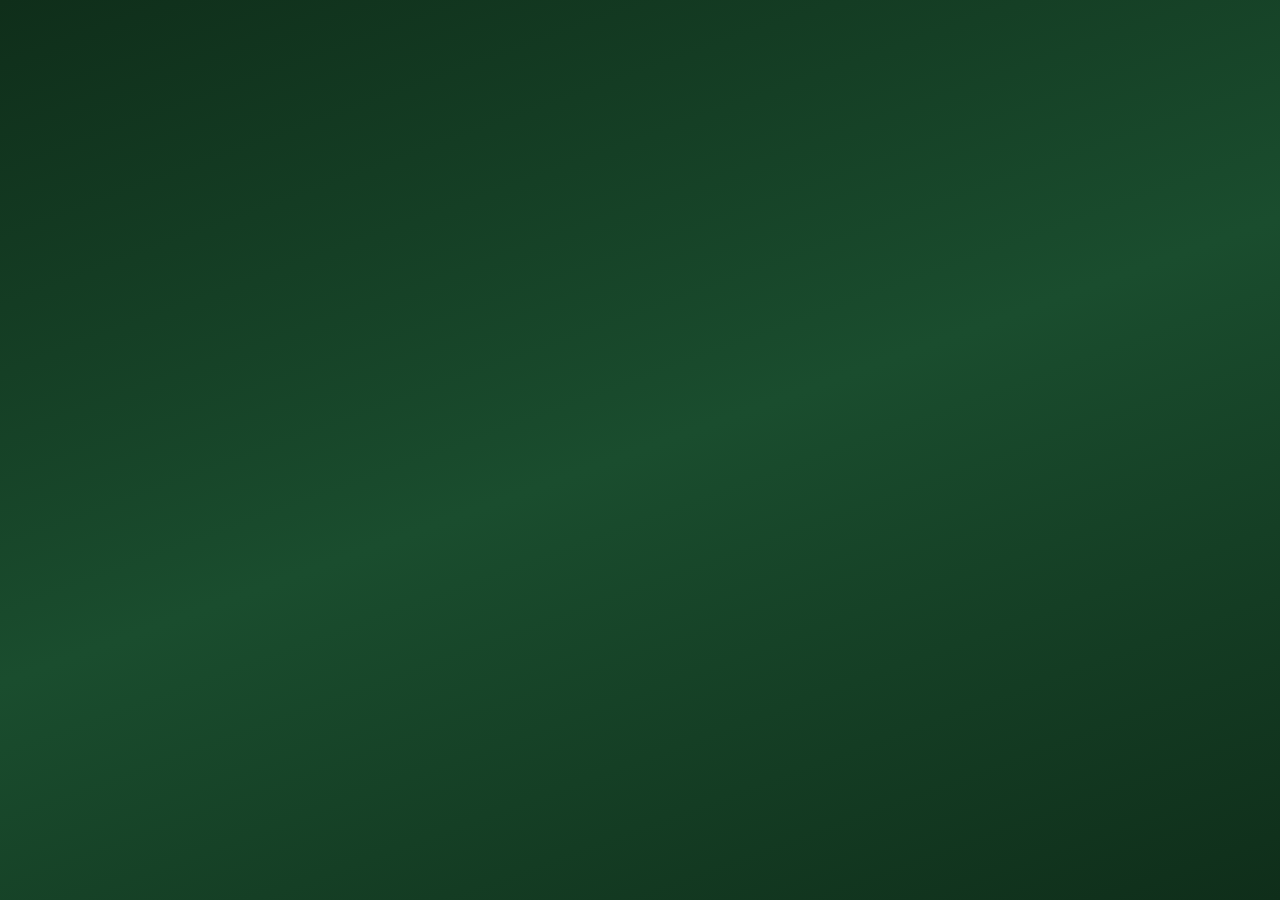
==== Index.html @ 30c598fb "Update Index.html" ====
<!DOCTYPE html>
<html lang="pl">
<head>
    <meta charset="UTF-8">
    <meta name="viewport" content="width=device-width, initial-scale=1.0">
    <title>Genzie Hub</title>
    <style>
        * { box-sizing: border-box; }

        html, body {
            height: 100%;
        }

        body {
            font-family: 'Segoe UI', Tahoma, Geneva, Verdana, sans-serif;
            background: linear-gradient(160deg, #0f2e1a 0%, #1a4d2e 50%, #0f2e1a 100%);
            color: white;
            margin: 0;
            padding: 30px 20px;
            min-height: 100vh;
            display: flex;
            flex-direction: column;
            align-items: center;
            overflow-x: hidden;
            position: relative;
        }

        /* Płynące, animowane plamy koloru w tle (liquid blobs) */
        .blob {
            position: fixed;
            border-radius: 50%;
            filter: blur(70px);
            z-index: 0;
            opacity: 0.45;
            will-change: transform;
        }

        .blob-1 {
            width: 420px;
            height: 420px;
            background: #e1306c;
            top: 5%;
            left: -10%;
            animation: float1 18s ease-in-out infinite;
        }

        .blob-2 {
            width: 480px;
            height: 480px;
            background: #25f4ee;
            bottom: 0%;
            right: -10%;
            animation: float2 22s ease-in-out infinite;
        }

        .blob-3 {
            width: 350px;
            height: 350px;
            background: #7cff6b;
            top: 40%;
            left: 40%;
            animation: float3 26s ease-in-out infinite;
        }

        @keyframes float1 {
            0%, 100% { transform: translate(0, 0) scale(1); }
            33%      { transform: translate(120px, 80px) scale(1.15); }
            66%      {
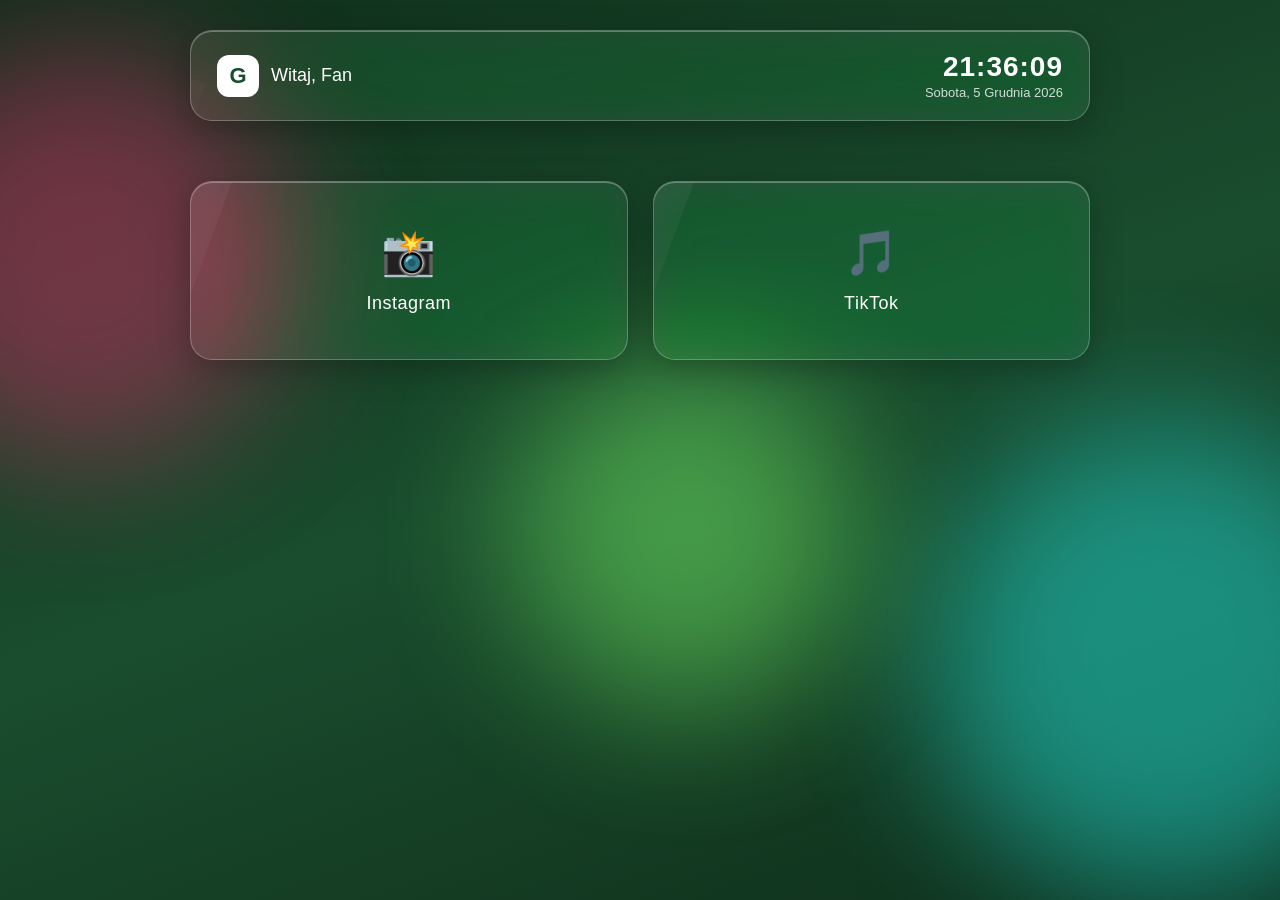
==== commit 859f9730: "Update Index.html" ====
--- a/Index.html
+++ b/Index.html
@@ -65,4 +65,205 @@
         @keyframes float1 {
             0%, 100% { transform: translate(0, 0) scale(1); }
             33%      { transform: translate(120px, 80px) scale(1.15); }
-            66%      {
+            66%      { transform: translate(-40px, 140px) scale(0.9); }
+        }
+
+        @keyframes float2 {
+            0%, 100% { transform: translate(0, 0) scale(1); }
+            33%      { transform: translate(-100px, -60px) scale(0.9); }
+            66%      { transform: translate(-160px, 40px) scale(1.2); }
+        }
+
+        @keyframes float3 {
+            0%, 100% { transform: translate(-50%, -50%) scale(1); }
+            50%      { transform: translate(-30%, -60%) scale(1.3); }
+        }
+
+        header, .tiles-container {
+            position: relative;
+            z-index: 2;
+        }
+
+        header {
+            width: 100%;
+            max-width: 900px;
+            margin-bottom: 60px;
+            border-radius: 22px;
+            padding: 18px 26px;
+            display: flex;
+            justify-content: space-between;
+            align-items: center;
+
+            /* szkło */
+            background: rgba(255, 255, 255, 0.08);
+            backdrop-filter: blur(18px) saturate(160%);
+            -webkit-backdrop-filter: blur(18px) saturate(160%);
+            border: 1px solid rgba(255, 255, 255, 0.25);
+            box-shadow: 0 8px 32px rgba(0, 0, 0, 0.25), inset 0 1px 0 rgba(255,255,255,0.3);
+            overflow: hidden;
+        }
+
+        /* animowany połysk przesuwający się po szybie */
+        header::before,
+        .tile::before {
+            content: "";
+            position: absolute;
+            top: -50%;
+            left: -60%;
+            width: 60%;
+            height: 200%;
+            background: linear-gradient(
+                120deg,
+                transparent 0%,
+                rgba(255, 255, 255, 0.25) 45%,
+                rgba(255, 255, 255, 0.05) 55%,
+                transparent 100%
+            );
+            transform: rotate(20deg);
+            animation: sheen 7s ease-in-out infinite;
+            pointer-events: none;
+        }
+
+        .tile::before {
+            animation-duration: 9s;
+        }
+
+        @keyframes sheen {
+            0%   { left: -60%; }
+            50%  { left: 120%; }
+            100% { left: 120%; }
+        }
+
+        .user-info {
+            display: flex;
+            align-items: center;
+            gap: 12px;
+            font-size: 18px;
+        }
+
+        .logo-g {
+            background: white;
+            color: #1a4d2e;
+            font-weight: bold;
+            font-size: 22px;
+            width: 42px;
+            height: 42px;
+            display: flex;
+            justify-content: center;
+            align-items: center;
+            border-radius: 12px;
+        }
+
+        .date-time {
+            text-align: right;
+            line-height: 1.3;
+        }
+
+        .date-time .time {
+            font-size: 28px;
+            font-weight: 600;
+            letter-spacing: 1px;
+        }
+
+        .date-time .date {
+            font-size: 13px;
+            opacity: 0.8;
+            text-transform: capitalize;
+        }
+
+        .tiles-container {
+            width: 100%;
+            max-width: 900px;
+            display: grid;
+            grid-template-columns: repeat(2, 1fr);
+            gap: 25px;
+        }
+
+        .tile {
+            position: relative;
+            overflow: hidden;
+            border-radius: 22px;
+            padding: 45px 25px;
+            display: flex;
+            flex-direction: column;
+            align-items: center;
+            justify-content: center;
+            gap: 14px;
+            text-decoration: none;
+            color: white;
+
+            /* szkło */
+            background: rgba(255, 255, 255, 0.08);
+            backdrop-filter: blur(18px) saturate(160%);
+            -webkit-backdrop-filter: blur(18px) saturate(160%);
+            border: 1px solid rgba(255, 255, 255, 0.25);
+            box-shadow: 0 8px 32px rgba(0, 0, 0, 0.25), inset 0 1px 0 rgba(255,255,255,0.3);
+
+            transition: transform 0.3s ease, background 0.3s ease;
+        }
+
+        .tile:hover {
+            transform: translateY(-8px) scale(1.02);
+            background: rgba(255, 255, 255, 0.14);
+        }
+
+        .tile .icon {
+            font-size: 44px;
+            position: relative;
+            z-index: 2;
+        }
+
+        .tile .label {
+            font-size: 18px;
+            font-weight: 500;
+            letter-spacing: 0.5px;
+            position: relative;
+            z-index: 2;
+        }
+
+        .user-info, .date-time {
+            position: relative;
+            z-index: 2;
+        }
+    </style>
+</head>
+<body>
+
+    <div class="blob blob-1"></div>
+    <div class="blob blob-2"></div>
+    <div class="blob blob-3"></div>
+
+    <header>
+        <div class="user-info">
+            <div class="logo-g">G</div>
+            <span>Witaj, Fan</span>
+        </div>
+        <div class="date-time">
+            <div class="time" id="clock">--:--</div>
+            <div class="date" id="today">ładowanie...</div>
+        </div>
+    </header>
+
+    <div class="tiles-container">
+        <a href="https://instagram.com" class="tile">
+            <div class="icon">📸</div>
+            <div class="label">Instagram</div>
+        </a>
+        <a href="https://tiktok.com" class="tile">
+            <div class="icon">🎵</div>
+            <div class="label">TikTok</div>
+        </a>
+    </div>
+
+    <script>
+        function updateClock() {
+            const now = new Date();
+            document.getElementById('clock').textContent = now.toLocaleTimeString('pl-PL', { hour: '2-digit', minute: '2-digit', second: '2-digit' });
+            document.getElementById('today').textContent = now.toLocaleDateString('pl-PL', { weekday: 'long', day: 'numeric', month: 'long', year: 'numeric' });
+        }
+        updateClock();
+        setInterval(updateClock, 1000);
+    </script>
+
+</body>
+</html>
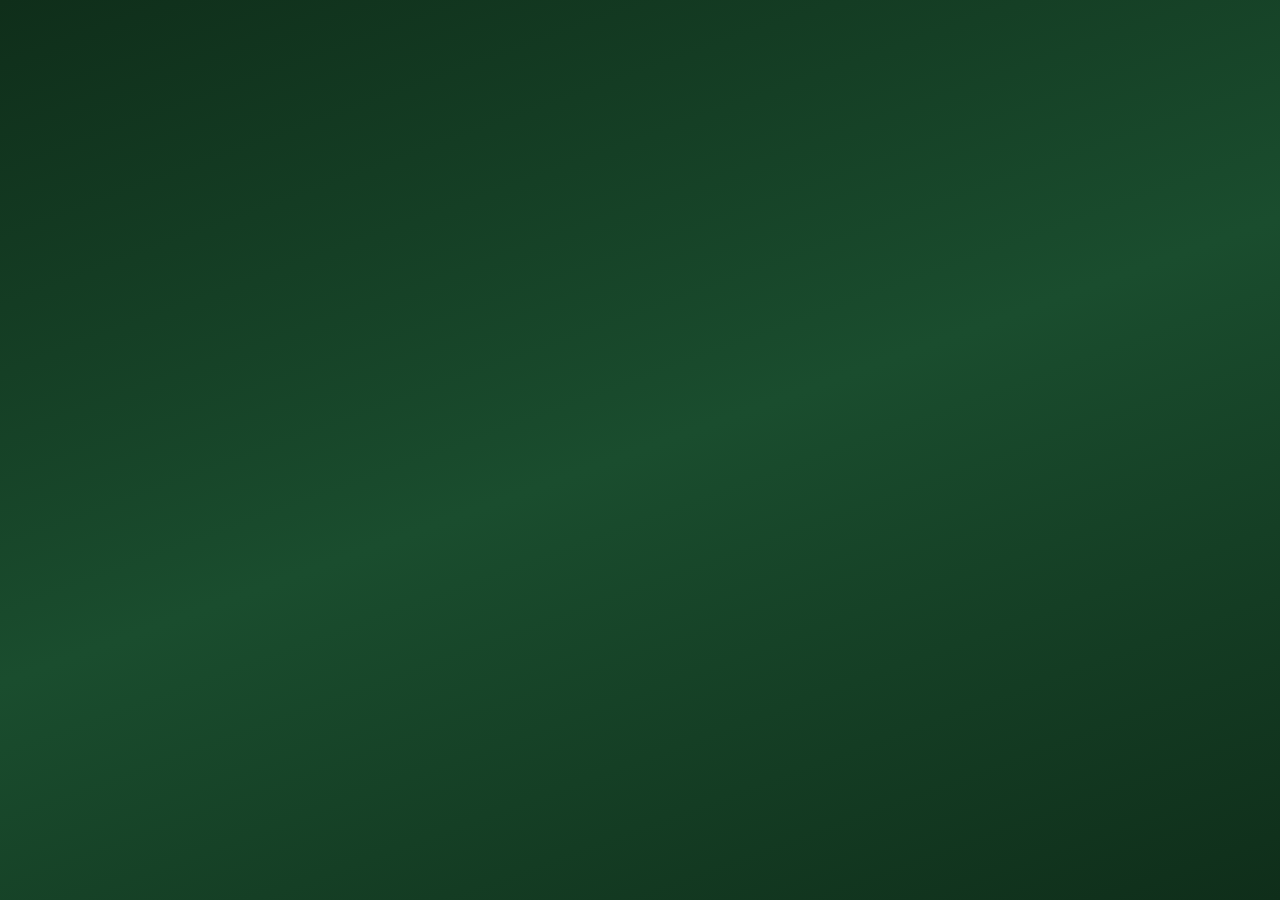
==== commit 88bf23ad: "Refactor Index.html by cleaning up styles and layout Removed unused styles and elements, and updated" ====
--- a/Index.html
+++ b/Index.html
@@ -18,10 +18,7 @@
             margin: 0;
             padding: 30px 20px;
             min-height: 100vh;
-            display: flex;
-            flex-direction: column;
-            align-items: center;
-            overflow-x: hidden;
+            overflow: hidden;
             position: relative;
         }
 
@@ -33,6 +30,7 @@
             z-index: 0;
             opacity: 0.45;
             will-change: transform;
+            pointer-events: none;
         }
 
         .blob-1 {
@@ -79,20 +77,34 @@
             50%      { transform: translate(-30%, -60%) scale(1.3); }
         }
 
-        header, .tiles-container {
+        /* kontener na przeciągalne elementy - absolutne pozycjonowanie */
+        #canvas {
             position: relative;
+            width: 100%;
+            height: calc(100vh - 60px);
             z-index: 2;
         }
 
+        .draggable {
+            position: absolute;
+            cursor: grab;
+            user-select: none;
+            touch-action: none;
+        }
+
+        .draggable:active {
+            cursor: grabbing;
+        }
+
         header {
-            width: 100%;
-            max-width: 900px;
-            margin-bottom: 60px;
             border-radius: 22px;
             padding: 18px 26px;
             display: flex;
             justify-content: space-between;
             align-items: center;
+            gap: 40px;
+            width: 500px;
+            max-width: 90vw;
 
             /* szkło */
             background: rgba(255, 255, 255, 0.08);
@@ -139,6 +151,8 @@
             align-items: center;
             gap: 12px;
             font-size: 18px;
+            position: relative;
+            z-index: 2;
         }
 
         .logo-g {
@@ -155,115 +169,4 @@
         }
 
         .date-time {
-            text-align: right;
-            line-height: 1.3;
-        }
-
-        .date-time .time {
-            font-size: 28px;
-            font-weight: 600;
-            letter-spacing: 1px;
-        }
-
-        .date-time .date {
-            font-size: 13px;
-            opacity: 0.8;
-            text-transform: capitalize;
-        }
-
-        .tiles-container {
-            width: 100%;
-            max-width: 900px;
-            display: grid;
-            grid-template-columns: repeat(2, 1fr);
-            gap: 25px;
-        }
-
-        .tile {
-            position: relative;
-            overflow: hidden;
-            border-radius: 22px;
-            padding: 45px 25px;
-            display: flex;
-            flex-direction: column;
-            align-items: center;
-            justify-content: center;
-            gap: 14px;
-            text-decoration: none;
-            color: white;
-
-            /* szkło */
-            background: rgba(255, 255, 255, 0.08);
-            backdrop-filter: blur(18px) saturate(160%);
-            -webkit-backdrop-filter: blur(18px) saturate(160%);
-            border: 1px solid rgba(255, 255, 255, 0.25);
-            box-shadow: 0 8px 32px rgba(0, 0, 0, 0.25), inset 0 1px 0 rgba(255,255,255,0.3);
-
-            transition: transform 0.3s ease, background 0.3s ease;
-        }
-
-        .tile:hover {
-            transform: translateY(-8px) scale(1.02);
-            background: rgba(255, 255, 255, 0.14);
-        }
-
-        .tile .icon {
-            font-size: 44px;
-            position: relative;
-            z-index: 2;
-        }
-
-        .tile .label {
-            font-size: 18px;
-            font-weight: 500;
-            letter-spacing: 0.5px;
-            position: relative;
-            z-index: 2;
-        }
-
-        .user-info, .date-time {
-            position: relative;
-            z-index: 2;
-        }
-    </style>
-</head>
-<body>
-
-    <div class="blob blob-1"></div>
-    <div class="blob blob-2"></div>
-    <div class="blob blob-3"></div>
-
-    <header>
-        <div class="user-info">
-            <div class="logo-g">G</div>
-            <span>Witaj, Fan</span>
-        </div>
-        <div class="date-time">
-            <div class="time" id="clock">--:--</div>
-            <div class="date" id="today">ładowanie...</div>
-        </div>
-    </header>
-
-    <div class="tiles-container">
-        <a href="https://instagram.com" class="tile">
-            <div class="icon">📸</div>
-            <div class="label">Instagram</div>
-        </a>
-        <a href="https://tiktok.com" class="tile">
-            <div class="icon">🎵</div>
-            <div class="label">TikTok</div>
-        </a>
-    </div>
-
-    <script>
-        function updateClock() {
-            const now = new Date();
-            document.getElementById('clock').textContent = now.toLocaleTimeString('pl-PL', { hour: '2-digit', minute: '2-digit', second: '2-digit' });
-            document.getElementById('today').textContent = now.toLocaleDateString('pl-PL', { weekday: 'long', day: 'numeric', month: 'long', year: 'numeric' });
-        }
-        updateClock();
-        setInterval(updateClock, 1000);
-    </script>
-
-</body>
-</html>
+            text-align:
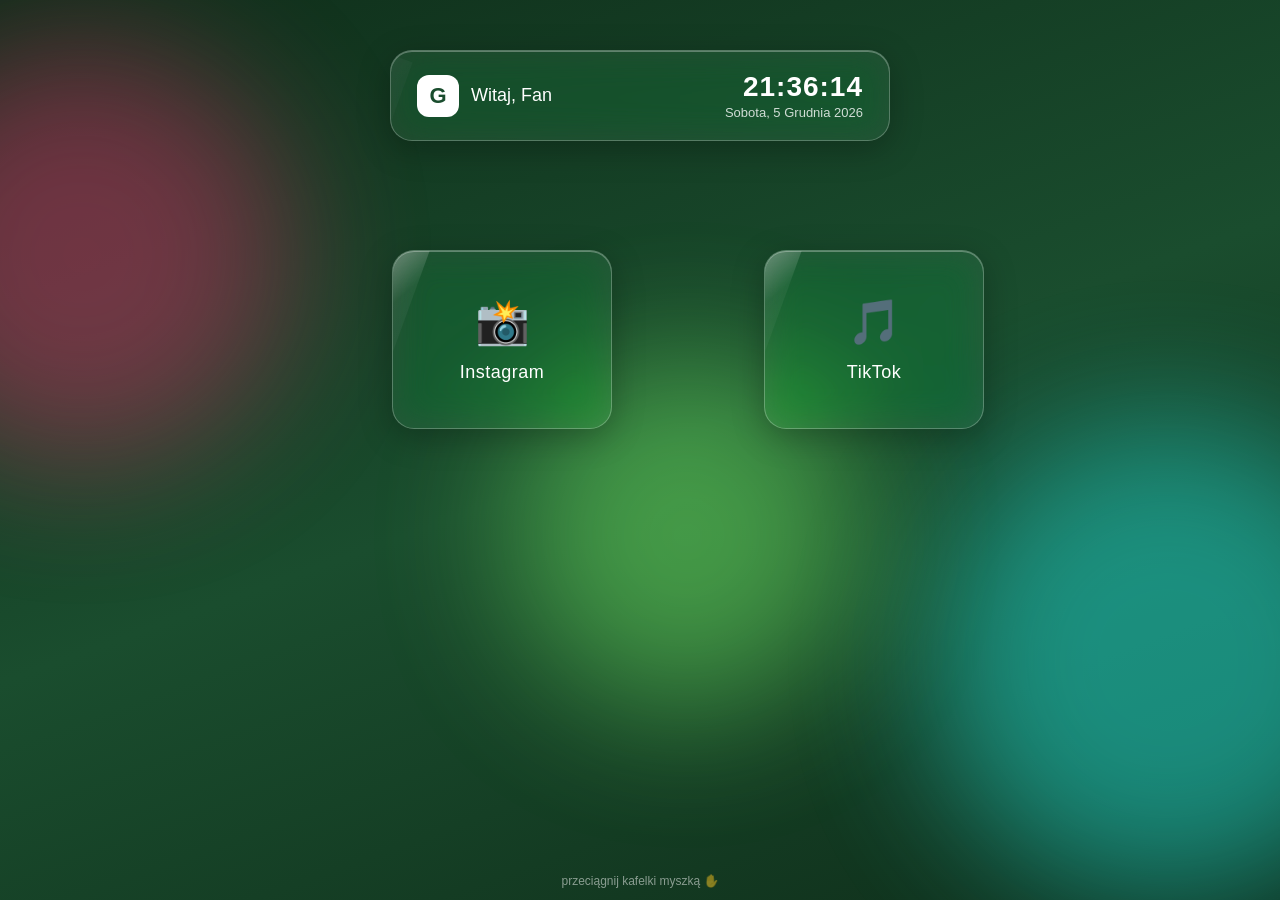
==== commit 91c0915a: "Update Index.html" ====
--- a/Index.html
+++ b/Index.html
@@ -169,4 +169,198 @@
         }
 
         .date-time {
-            text-align:
+            text-align: right;
+            line-height: 1.3;
+            position: relative;
+            z-index: 2;
+        }
+
+        .date-time .time {
+            font-size: 28px;
+            font-weight: 600;
+            letter-spacing: 1px;
+        }
+
+        .date-time .date {
+            font-size: 13px;
+            opacity: 0.8;
+            text-transform: capitalize;
+        }
+
+        .tile {
+            position: absolute;
+            overflow: hidden;
+            border-radius: 22px;
+            padding: 45px 25px;
+            width: 220px;
+            display: flex;
+            flex-direction: column;
+            align-items: center;
+            justify-content: center;
+            gap: 14px;
+            text-decoration: none;
+            color: white;
+
+            /* szkło */
+            background: rgba(255, 255, 255, 0.08);
+            backdrop-filter: blur(18px) saturate(160%);
+            -webkit-backdrop-filter: blur(18px) saturate(160%);
+            border: 1px solid rgba(255, 255, 255, 0.25);
+            box-shadow: 0 8px 32px rgba(0, 0, 0, 0.25), inset 0 1px 0 rgba(255,255,255,0.3);
+
+            transition: background 0.3s ease;
+        }
+
+        .tile:hover {
+            background: rgba(255, 255, 255, 0.14);
+        }
+
+        .tile .icon {
+            font-size: 44px;
+            position: relative;
+            z-index: 2;
+            pointer-events: none;
+        }
+
+        .tile .label {
+            font-size: 18px;
+            font-weight: 500;
+            letter-spacing: 0.5px;
+            position: relative;
+            z-index: 2;
+            pointer-events: none;
+        }
+
+        .hint {
+            position: fixed;
+            bottom: 12px;
+            left: 50%;
+            transform: translateX(-50%);
+            font-size: 12px;
+            opacity: 0.5;
+            z-index: 2;
+        }
+    </style>
+</head>
+<body>
+
+    <div class="blob blob-1"></div>
+    <div class="blob blob-2"></div>
+    <div class="blob blob-3"></div>
+
+    <div id="canvas">
+        <header class="draggable" id="header" style="top: 20px; left: 50%; transform: translateX(-50%);">
+            <div class="user-info">
+                <div class="logo-g">G</div>
+                <span>Witaj, Fan</span>
+            </div>
+            <div class="date-time">
+                <div class="time" id="clock">--:--</div>
+                <div class="date" id="today">ładowanie...</div>
+            </div>
+        </header>
+
+        <a href="https://instagram.com" class="tile draggable" id="tile-ig" style="top: 220px; left: 30%;">
+            <div class="icon">📸</div>
+            <div class="label">Instagram</div>
+        </a>
+
+        <a href="https://tiktok.com" class="tile draggable" id="tile-tt" style="top: 220px; left: 60%;">
+            <div class="icon">🎵</div>
+            <div class="label">TikTok</div>
+        </a>
+    </div>
+
+    <div class="hint">przeciągnij kafelki myszką ✋</div>
+
+    <script>
+        function updateClock() {
+            const now = new Date();
+            document.getElementById('clock').textContent = now.toLocaleTimeString('pl-PL', { hour: '2-digit', minute: '2-digit', second: '2-digit' });
+            document.getElementById('today').textContent = now.toLocaleDateString('pl-PL', { weekday: 'long', day: 'numeric', month: 'long', year: 'numeric' });
+        }
+        updateClock();
+        setInterval(updateClock, 1000);
+
+        // --- Drag & drop dla elementów .draggable ---
+        function makeDraggable(el) {
+            let offsetX = 0, offsetY = 0, isDragging = false;
+            let clickThreshold = 5;
+            let startX = 0, startY = 0;
+            let moved = false;
+
+            function onPointerDown(clientX, clientY) {
+                const rect = el.getBoundingClientRect();
+                // usuwamy transform: translateX(-50%) na starcie przeciągania (dotyczy headera)
+                el.style.transform = 'none';
+                const canvasRect = document.getElementById('canvas').getBoundingClientRect();
+                offsetX = clientX - rect.left;
+                offsetY = clientY - rect.top;
+                startX = clientX;
+                startY = clientY;
+                moved = false;
+                isDragging = true;
+                el.style.left = (rect.left - canvasRect.left) + 'px';
+                el.style.top = (rect.top - canvasRect.top) + 'px';
+                el.style.zIndex = 100;
+            }
+
+            function onPointerMove(clientX, clientY) {
+                if (!isDragging) return;
+                if (Math.abs(clientX - startX) > clickThreshold || Math.abs(clientY - startY) > clickThreshold) {
+                    moved = true;
+                }
+                const canvasRect = document.getElementById('canvas').getBoundingClientRect();
+                let newLeft = clientX - canvasRect.left - offsetX;
+                let newTop = clientY - canvasRect.top - offsetY;
+
+                // ograniczenie do obszaru canvas
+                newLeft = Math.max(0, Math.min(newLeft, canvasRect.width - el.offsetWidth));
+                newTop = Math.max(0, Math.min(newTop, canvasRect.height - el.offsetHeight));
+
+                el.style.left = newLeft + 'px';
+                el.style.top = newTop + 'px';
+            }
+
+            function onPointerUp(e) {
+                if (isDragging && moved) {
+                    // jeśli był to drag (nie klik), zablokuj otwarcie linku
+                    e && e.preventDefault && e.preventDefault();
+                }
+                isDragging = false;
+                el.style.zIndex = '';
+            }
+
+            // Mysz
+            el.addEventListener('mousedown', (e) => {
+                e.preventDefault();
+                onPointerDown(e.clientX, e.clientY);
+            });
+            document.addEventListener('mousemove', (e) => onPointerMove(e.clientX, e.clientY));
+            document.addEventListener('mouseup', () => onPointerUp());
+
+            // Dotyk (telefon/tablet)
+            el.addEventListener('touchstart', (e) => {
+                const t = e.touches[0];
+                onPointerDown(t.clientX, t.clientY);
+            }, { passive: true });
+            document.addEventListener('touchmove', (e) => {
+                if (!isDragging) return;
+                const t = e.touches[0];
+                onPointerMove(t.clientX, t.clientY);
+            }, { passive: true });
+            document.addEventListener('touchend', () => onPointerUp());
+
+            // Blokujemy nawigację po linku, jeśli to był przeciąg, a nie klik
+            el.addEventListener('click', (e) => {
+                if (moved) {
+                    e.preventDefault();
+                }
+            });
+        }
+
+        document.querySelectorAll('.draggable').forEach(makeDraggable);
+    </script>
+
+</body>
+</html>
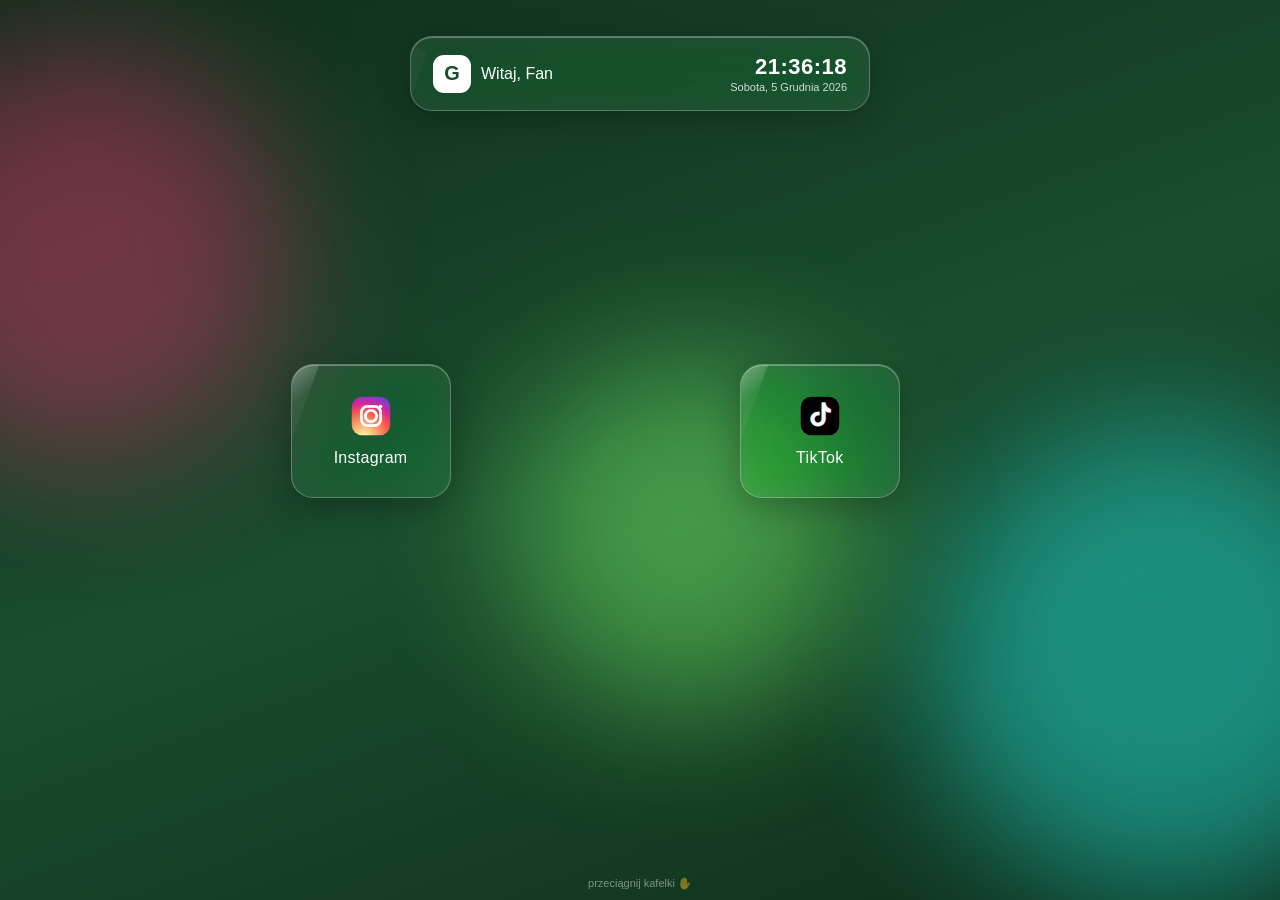
==== commit 0af8cbbd: "Update Index.html" ====
--- a/Index.html
+++ b/Index.html
@@ -2,10 +2,10 @@
 <html lang="pl">
 <head>
     <meta charset="UTF-8">
-    <meta name="viewport" content="width=device-width, initial-scale=1.0">
+    <meta name="viewport" content="width=device-width, initial-scale=1.0, maximum-scale=1.0, user-scalable=no">
     <title>Genzie Hub</title>
     <style>
-        * { box-sizing: border-box; }
+        * { box-sizing: border-box; -webkit-tap-highlight-color: transparent; }
 
         html, body {
             height: 100%;
@@ -16,13 +16,14 @@
             background: linear-gradient(160deg, #0f2e1a 0%, #1a4d2e 50%, #0f2e1a 100%);
             color: white;
             margin: 0;
-            padding: 30px 20px;
+            padding: 20px 16px;
             min-height: 100vh;
             overflow: hidden;
-            position: relative;
-        }
-
-        /* Płynące, animowane plamy koloru w tle (liquid blobs) */
+            position: fixed;
+            width: 100%;
+        }
+
+        /* Płynące, animowane plamy koloru w tle */
         .blob {
             position: fixed;
             border-radius: 50%;
@@ -77,11 +78,10 @@
             50%      { transform: translate(-30%, -60%) scale(1.3); }
         }
 
-        /* kontener na przeciągalne elementy - absolutne pozycjonowanie */
         #canvas {
             position: relative;
             width: 100%;
-            height: calc(100vh - 60px);
+            height: calc(100vh - 40px);
             z-index: 2;
         }
 
@@ -98,15 +98,14 @@
 
         header {
             border-radius: 22px;
-            padding: 18px 26px;
+            padding: 16px 22px;
             display: flex;
             justify-content: space-between;
             align-items: center;
-            gap: 40px;
-            width: 500px;
-            max-width: 90vw;
-
-            /* szkło */
+            gap: 24px;
+            width: 460px;
+            max-width: 92vw;
+
             background: rgba(255, 255, 255, 0.08);
             backdrop-filter: blur(18px) saturate(160%);
             -webkit-backdrop-filter: blur(18px) saturate(160%);
@@ -115,7 +114,6 @@
             overflow: hidden;
         }
 
-        /* animowany połysk przesuwający się po szybie */
         header::before,
         .tile::before {
             content: "";
@@ -149,40 +147,42 @@
         .user-info {
             display: flex;
             align-items: center;
-            gap: 12px;
-            font-size: 18px;
+            gap: 10px;
+            font-size: 16px;
             position: relative;
             z-index: 2;
+            white-space: nowrap;
         }
 
         .logo-g {
             background: white;
             color: #1a4d2e;
             font-weight: bold;
-            font-size: 22px;
-            width: 42px;
-            height: 42px;
+            font-size: 20px;
+            width: 38px;
+            height: 38px;
             display: flex;
             justify-content: center;
             align-items: center;
-            border-radius: 12px;
+            border-radius: 11px;
+            flex-shrink: 0;
         }
 
         .date-time {
             text-align: right;
-            line-height: 1.3;
+            line-height: 1.25;
             position: relative;
             z-index: 2;
         }
 
         .date-time .time {
-            font-size: 28px;
+            font-size: 22px;
             font-weight: 600;
-            letter-spacing: 1px;
+            letter-spacing: 0.5px;
         }
 
         .date-time .date {
-            font-size: 13px;
+            font-size: 11px;
             opacity: 0.8;
             text-transform: capitalize;
         }
@@ -191,17 +191,16 @@
             position: absolute;
             overflow: hidden;
             border-radius: 22px;
-            padding: 45px 25px;
-            width: 220px;
+            padding: 30px 20px;
+            width: 160px;
             display: flex;
             flex-direction: column;
             align-items: center;
             justify-content: center;
-            gap: 14px;
+            gap: 12px;
             text-decoration: none;
             color: white;
 
-            /* szkło */
             background: rgba(255, 255, 255, 0.08);
             backdrop-filter: blur(18px) saturate(160%);
             -webkit-backdrop-filter: blur(18px) saturate(160%);
@@ -216,16 +215,23 @@
         }
 
         .tile .icon {
-            font-size: 44px;
+            width: 42px;
+            height: 42px;
             position: relative;
             z-index: 2;
             pointer-events: none;
         }
 
+        .tile .icon svg {
+            width: 100%;
+            height: 100%;
+            display: block;
+        }
+
         .tile .label {
-            font-size: 18px;
+            font-size: 16px;
             font-weight: 500;
-            letter-spacing: 0.5px;
+            letter-spacing: 0.3px;
             position: relative;
             z-index: 2;
             pointer-events: none;
@@ -233,12 +239,74 @@
 
         .hint {
             position: fixed;
-            bottom: 12px;
+            bottom: 10px;
             left: 50%;
             transform: translateX(-50%);
-            font-size: 12px;
-            opacity: 0.5;
-            z-index: 2;
+            font-size: 11px;
+            opacity: 0.45;
+            z-index: 2;
+            white-space: nowrap;
+        }
+
+        /* --- Telefon --- */
+        @media (max-width: 600px) {
+            body {
+                padding: 14px 10px;
+            }
+
+            header {
+                width: 94vw;
+                padding: 12px 16px;
+                border-radius: 18px;
+                gap: 12px;
+            }
+
+            .user-info {
+                font-size: 13px;
+                gap: 8px;
+            }
+
+            .logo-g {
+                width: 32px;
+                height: 32px;
+                font-size: 16px;
+                border-radius: 9px;
+            }
+
+            .date-time .time {
+                font-size: 17px;
+            }
+
+            .date-time .date {
+                font-size: 9.5px;
+            }
+
+            .tile {
+                width: 130px;
+                padding: 22px 14px;
+                border-radius: 18px;
+                gap: 8px;
+            }
+
+            .tile .icon {
+                width: 34px;
+                height: 34px;
+            }
+
+            .tile .label {
+                font-size: 13px;
+            }
+
+            .blob {
+                filter: blur(45px);
+            }
+
+            .blob-1, .blob-2 { width: 260px; height: 260px; }
+            .blob-3 { width: 200px; height: 200px; }
+
+            .hint {
+                font-size: 10px;
+            }
         }
     </style>
 </head>
@@ -249,7 +317,7 @@
     <div class="blob blob-3"></div>
 
     <div id="canvas">
-        <header class="draggable" id="header" style="top: 20px; left: 50%; transform: translateX(-50%);">
+        <header class="draggable" id="header" style="top: 16px; left: 50%; transform: translateX(-50%);">
             <div class="user-info">
                 <div class="logo-g">G</div>
                 <span>Witaj, Fan</span>
@@ -260,18 +328,41 @@
             </div>
         </header>
 
-        <a href="https://instagram.com" class="tile draggable" id="tile-ig" style="top: 220px; left: 30%;">
-            <div class="icon">📸</div>
+        <a href="https://instagram.com" class="tile draggable" id="tile-ig" style="top: 40%; left: 22%;">
+            <div class="icon">
+                <svg viewBox="0 0 24 24" xmlns="http://www.w3.org/2000/svg">
+                    <defs>
+                        <radialGradient id="igGradient" cx="30%" cy="107%" r="150%">
+                            <stop offset="0%" stop-color="#fdf497"/>
+                            <stop offset="5%" stop-color="#fdf497"/>
+                            <stop offset="45%" stop-color="#fd5949"/>
+                            <stop offset="60%" stop-color="#d6249f"/>
+                            <stop offset="90%" stop-color="#285AEB"/>
+                        </radialGradient>
+                    </defs>
+                    <rect x="1" y="1" width="22" height="22" rx="6" fill="url(#igGradient)"/>
+                    <rect x="6.5" y="6.5" width="11" height="11" rx="3.5" fill="none" stroke="white" stroke-width="1.6"/>
+                    <circle cx="12" cy="12" r="3.2" fill="none" stroke="white" stroke-width="1.6"/>
+                    <circle cx="17.4" cy="6.6" r="1.1" fill="white"/>
+                </svg>
+            </div>
             <div class="label">Instagram</div>
         </a>
 
-        <a href="https://tiktok.com" class="tile draggable" id="tile-tt" style="top: 220px; left: 60%;">
-            <div class="icon">🎵</div>
+        <a href="https://tiktok.com" class="tile draggable" id="tile-tt" style="top: 40%; left: 58%;">
+            <div class="icon">
+                <svg viewBox="0 0 24 24" xmlns="http://www.w3.org/2000/svg">
+                    <rect x="1" y="1" width="22" height="22" rx="6" fill="#010101"/>
+                    <path fill="#25F4EE" d="M14.9 5.2c.5 1.4 1.6 2.5 3 2.9v1.9c-1.1 0-2.1-.3-3-.9v4.6c0 2.3-1.9 4.2-4.2 4.2s-4.2-1.9-4.2-4.2 1.9-4.2 4.2-4.2c.2 0 .5 0 .7.1v2c-.2-.1-.5-.1-.7-.1-1.2 0-2.2 1-2.2 2.2s1 2.2 2.2 2.2 2.2-1 2.2-2.2V4.3h2z" transform="translate(-0.15,0)"/>
+                    <path fill="#FE2C55" d="M15.4 5.2c.5 1.4 1.6 2.5 3 2.9v1.9c-1.1 0-2.1-.3-3-.9v4.6c0 2.3-1.9 4.2-4.2 4.2s-4.2-1.9-4.2-4.2 1.9-4.2 4.2-4.2c.2 0 .5 0 .7.1v2c-.2-.1-.5-.1-.7-.1-1.2 0-2.2 1-2.2 2.2s1 2.2 2.2 2.2 2.2-1 2.2-2.2V4.3h2z" transform="translate(0.15,0)"/>
+                    <path fill="white" d="M15.15 5.2c.5 1.4 1.6 2.5 3 2.9v1.9c-1.1 0-2.1-.3-3-.9v4.6c0 2.3-1.9 4.2-4.2 4.2s-4.2-1.9-4.2-4.2 1.9-4.2 4.2-4.2c.2 0 .5 0 .7.1v2c-.2-.1-.5-.1-.7-.1-1.2 0-2.2 1-2.2 2.2s1 2.2 2.2 2.2 2.2-1 2.2-2.2V4.3h2z"/>
+                </svg>
+            </div>
             <div class="label">TikTok</div>
         </a>
     </div>
 
-    <div class="hint">przeciągnij kafelki myszką ✋</div>
+    <div class="hint">przeciągnij kafelki ✋</div>
 
     <script>
         function updateClock() {
@@ -282,7 +373,6 @@
         updateClock();
         setInterval(updateClock, 1000);
 
-        // --- Drag & drop dla elementów .draggable ---
         function makeDraggable(el) {
             let offsetX = 0, offsetY = 0, isDragging = false;
             let clickThreshold = 5;
@@ -291,7 +381,6 @@
 
             function onPointerDown(clientX, clientY) {
                 const rect = el.getBoundingClientRect();
-                // usuwamy transform: translateX(-50%) na starcie przeciągania (dotyczy headera)
                 el.style.transform = 'none';
                 const canvasRect = document.getElementById('canvas').getBoundingClientRect();
                 offsetX = clientX - rect.left;
@@ -314,7 +403,6 @@
                 let newLeft = clientX - canvasRect.left - offsetX;
                 let newTop = clientY - canvasRect.top - offsetY;
 
-                // ograniczenie do obszaru canvas
                 newLeft = Math.max(0, Math.min(newLeft, canvasRect.width - el.offsetWidth));
                 newTop = Math.max(0, Math.min(newTop, canvasRect.height - el.offsetHeight));
 
@@ -324,14 +412,12 @@
 
             function onPointerUp(e) {
                 if (isDragging && moved) {
-                    // jeśli był to drag (nie klik), zablokuj otwarcie linku
                     e && e.preventDefault && e.preventDefault();
                 }
                 isDragging = false;
                 el.style.zIndex = '';
             }
 
-            // Mysz
             el.addEventListener('mousedown', (e) => {
                 e.preventDefault();
                 onPointerDown(e.clientX, e.clientY);
@@ -339,7 +425,6 @@
             document.addEventListener('mousemove', (e) => onPointerMove(e.clientX, e.clientY));
             document.addEventListener('mouseup', () => onPointerUp());
 
-            // Dotyk (telefon/tablet)
             el.addEventListener('touchstart', (e) => {
                 const t = e.touches[0];
                 onPointerDown(t.clientX, t.clientY);
@@ -351,7 +436,6 @@
             }, { passive: true });
             document.addEventListener('touchend', () => onPointerUp());
 
-            // Blokujemy nawigację po linku, jeśli to był przeciąg, a nie klik
             el.addEventListener('click', (e) => {
                 if (moved) {
                     e.preventDefault();
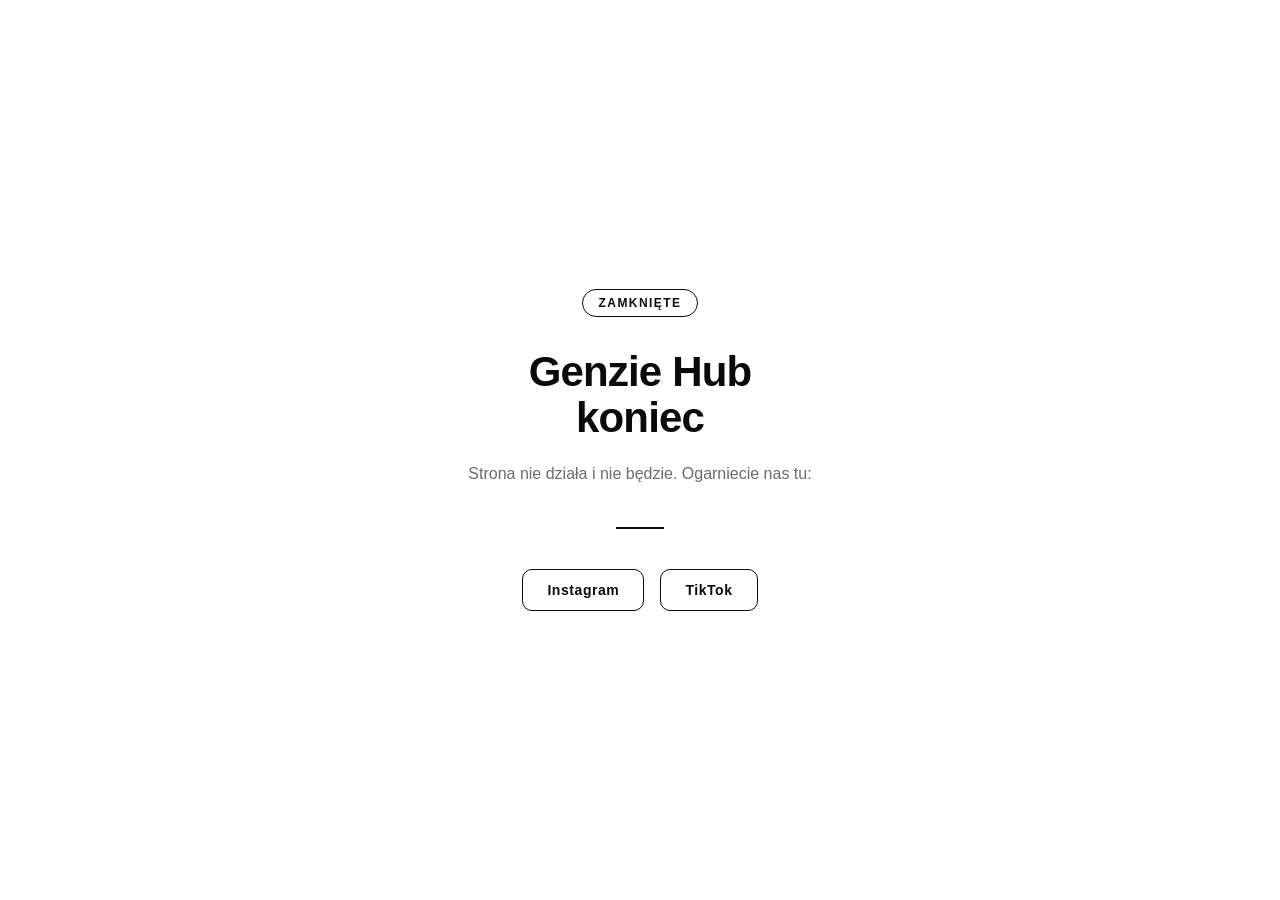
==== commit 95fde2d9: "Update Index.html" ====
--- a/Index.html
+++ b/Index.html
@@ -1,450 +1,135 @@
 <!DOCTYPE html>
 <html lang="pl">
 <head>
-    <meta charset="UTF-8">
-    <meta name="viewport" content="width=device-width, initial-scale=1.0, maximum-scale=1.0, user-scalable=no">
-    <title>Genzie Hub</title>
-    <style>
-        * { box-sizing: border-box; -webkit-tap-highlight-color: transparent; }
+<meta charset="UTF-8">
+<meta name="viewport" content="width=device-width, initial-scale=1.0">
+<title>Genzie Hub</title>
+<style>
+  :root {
+    --bg: #ffffff;
+    --fg: #0a0a0a;
+    --accent: #0a0a0a;
+    --muted: #6b6b6b;
+    --line: #0a0a0a;
+  }
 
-        html, body {
-            height: 100%;
-        }
+  @media (prefers-color-scheme: dark) {
+    :root {
+      --bg: #0a0a0a;
+      --fg: #ffffff;
+      --accent: #ffffff;
+      --muted: #a0a0a0;
+      --line: #ffffff;
+    }
+  }
 
-        body {
-            font-family: 'Segoe UI', Tahoma, Geneva, Verdana, sans-serif;
-            background: linear-gradient(160deg, #0f2e1a 0%, #1a4d2e 50%, #0f2e1a 100%);
-            color: white;
-            margin: 0;
-            padding: 20px 16px;
-            min-height: 100vh;
-            overflow: hidden;
-            position: fixed;
-            width: 100%;
-        }
+  * {
+    margin: 0;
+    padding: 0;
+    box-sizing: border-box;
+  }
 
-        /* Płynące, animowane plamy koloru w tle */
-        .blob {
-            position: fixed;
-            border-radius: 50%;
-            filter: blur(70px);
-            z-index: 0;
-            opacity: 0.45;
-            will-change: transform;
-            pointer-events: none;
-        }
+  html, body {
+    height: 100%;
+  }
 
-        .blob-1 {
-            width: 420px;
-            height: 420px;
-            background: #e1306c;
-            top: 5%;
-            left: -10%;
-            animation: float1 18s ease-in-out infinite;
-        }
+  body {
+    background: var(--bg);
+    color: var(--fg);
+    font-family: -apple-system, BlinkMacSystemFont, "Segoe UI", Helvetica, Arial, sans-serif;
+    display: flex;
+    align-items: center;
+    justify-content: center;
+    min-height: 100vh;
+    padding: 24px;
+    transition: background 0.3s ease, color 0.3s ease;
+  }
 
-        .blob-2 {
-            width: 480px;
-            height: 480px;
-            background: #25f4ee;
-            bottom: 0%;
-            right: -10%;
-            animation: float2 22s ease-in-out infinite;
-        }
+  .card {
+    max-width: 480px;
+    width: 100%;
+    text-align: center;
+  }
 
-        .blob-3 {
-            width: 350px;
-            height: 350px;
-            background: #7cff6b;
-            top: 40%;
-            left: 40%;
-            animation: float3 26s ease-in-out infinite;
-        }
+  .badge {
+    display: inline-block;
+    border: 1.5px solid var(--line);
+    border-radius: 999px;
+    padding: 6px 16px;
+    font-size: 12px;
+    letter-spacing: 0.12em;
+    text-transform: uppercase;
+    margin-bottom: 32px;
+    font-weight: 600;
+  }
 
-        @keyframes float1 {
-            0%, 100% { transform: translate(0, 0) scale(1); }
-            33%      { transform: translate(120px, 80px) scale(1.15); }
-            66%      { transform: translate(-40px, 140px) scale(0.9); }
-        }
+  h1 {
+    font-size: 42px;
+    font-weight: 800;
+    letter-spacing: -0.02em;
+    line-height: 1.1;
+    margin-bottom: 20px;
+  }
 
-        @keyframes float2 {
-            0%, 100% { transform: translate(0, 0) scale(1); }
-            33%      { transform: translate(-100px, -60px) scale(0.9); }
-            66%      { transform: translate(-160px, 40px) scale(1.2); }
-        }
+  p {
+    font-size: 16px;
+    color: var(--muted);
+    line-height: 1.6;
+    margin-bottom: 40px;
+  }
 
-        @keyframes float3 {
-            0%, 100% { transform: translate(-50%, -50%) scale(1); }
-            50%      { transform: translate(-30%, -60%) scale(1.3); }
-        }
+  .divider {
+    width: 48px;
+    height: 2px;
+    background: var(--line);
+    margin: 0 auto 40px;
+  }
 
-        #canvas {
-            position: relative;
-            width: 100%;
-            height: calc(100vh - 40px);
-            z-index: 2;
-        }
+  .socials {
+    display: flex;
+    gap: 16px;
+    justify-content: center;
+  }
 
-        .draggable {
-            position: absolute;
-            cursor: grab;
-            user-select: none;
-            touch-action: none;
-        }
+  .socials a {
+    color: var(--fg);
+    text-decoration: none;
+    font-weight: 700;
+    font-size: 14px;
+    letter-spacing: 0.04em;
+    border: 1.5px solid var(--line);
+    border-radius: 10px;
+    padding: 12px 24px;
+    transition: background 0.2s ease, color 0.2s ease;
+  }
 
-        .draggable:active {
-            cursor: grabbing;
-        }
+  .socials a:hover {
+    background: var(--fg);
+    color: var(--bg);
+  }
 
-        header {
-            border-radius: 22px;
-            padding: 16px 22px;
-            display: flex;
-            justify-content: space-between;
-            align-items: center;
-            gap: 24px;
-            width: 460px;
-            max-width: 92vw;
-
-            background: rgba(255, 255, 255, 0.08);
-            backdrop-filter: blur(18px) saturate(160%);
-            -webkit-backdrop-filter: blur(18px) saturate(160%);
-            border: 1px solid rgba(255, 255, 255, 0.25);
-            box-shadow: 0 8px 32px rgba(0, 0, 0, 0.25), inset 0 1px 0 rgba(255,255,255,0.3);
-            overflow: hidden;
-        }
-
-        header::before,
-        .tile::before {
-            content: "";
-            position: absolute;
-            top: -50%;
-            left: -60%;
-            width: 60%;
-            height: 200%;
-            background: linear-gradient(
-                120deg,
-                transparent 0%,
-                rgba(255, 255, 255, 0.25) 45%,
-                rgba(255, 255, 255, 0.05) 55%,
-                transparent 100%
-            );
-            transform: rotate(20deg);
-            animation: sheen 7s ease-in-out infinite;
-            pointer-events: none;
-        }
-
-        .tile::before {
-            animation-duration: 9s;
-        }
-
-        @keyframes sheen {
-            0%   { left: -60%; }
-            50%  { left: 120%; }
-            100% { left: 120%; }
-        }
-
-        .user-info {
-            display: flex;
-            align-items: center;
-            gap: 10px;
-            font-size: 16px;
-            position: relative;
-            z-index: 2;
-            white-space: nowrap;
-        }
-
-        .logo-g {
-            background: white;
-            color: #1a4d2e;
-            font-weight: bold;
-            font-size: 20px;
-            width: 38px;
-            height: 38px;
-            display: flex;
-            justify-content: center;
-            align-items: center;
-            border-radius: 11px;
-            flex-shrink: 0;
-        }
-
-        .date-time {
-            text-align: right;
-            line-height: 1.25;
-            position: relative;
-            z-index: 2;
-        }
-
-        .date-time .time {
-            font-size: 22px;
-            font-weight: 600;
-            letter-spacing: 0.5px;
-        }
-
-        .date-time .date {
-            font-size: 11px;
-            opacity: 0.8;
-            text-transform: capitalize;
-        }
-
-        .tile {
-            position: absolute;
-            overflow: hidden;
-            border-radius: 22px;
-            padding: 30px 20px;
-            width: 160px;
-            display: flex;
-            flex-direction: column;
-            align-items: center;
-            justify-content: center;
-            gap: 12px;
-            text-decoration: none;
-            color: white;
-
-            background: rgba(255, 255, 255, 0.08);
-            backdrop-filter: blur(18px) saturate(160%);
-            -webkit-backdrop-filter: blur(18px) saturate(160%);
-            border: 1px solid rgba(255, 255, 255, 0.25);
-            box-shadow: 0 8px 32px rgba(0, 0, 0, 0.25), inset 0 1px 0 rgba(255,255,255,0.3);
-
-            transition: background 0.3s ease;
-        }
-
-        .tile:hover {
-            background: rgba(255, 255, 255, 0.14);
-        }
-
-        .tile .icon {
-            width: 42px;
-            height: 42px;
-            position: relative;
-            z-index: 2;
-            pointer-events: none;
-        }
-
-        .tile .icon svg {
-            width: 100%;
-            height: 100%;
-            display: block;
-        }
-
-        .tile .label {
-            font-size: 16px;
-            font-weight: 500;
-            letter-spacing: 0.3px;
-            position: relative;
-            z-index: 2;
-            pointer-events: none;
-        }
-
-        .hint {
-            position: fixed;
-            bottom: 10px;
-            left: 50%;
-            transform: translateX(-50%);
-            font-size: 11px;
-            opacity: 0.45;
-            z-index: 2;
-            white-space: nowrap;
-        }
-
-        /* --- Telefon --- */
-        @media (max-width: 600px) {
-            body {
-                padding: 14px 10px;
-            }
-
-            header {
-                width: 94vw;
-                padding: 12px 16px;
-                border-radius: 18px;
-                gap: 12px;
-            }
-
-            .user-info {
-                font-size: 13px;
-                gap: 8px;
-            }
-
-            .logo-g {
-                width: 32px;
-                height: 32px;
-                font-size: 16px;
-                border-radius: 9px;
-            }
-
-            .date-time .time {
-                font-size: 17px;
-            }
-
-            .date-time .date {
-                font-size: 9.5px;
-            }
-
-            .tile {
-                width: 130px;
-                padding: 22px 14px;
-                border-radius: 18px;
-                gap: 8px;
-            }
-
-            .tile .icon {
-                width: 34px;
-                height: 34px;
-            }
-
-            .tile .label {
-                font-size: 13px;
-            }
-
-            .blob {
-                filter: blur(45px);
-            }
-
-            .blob-1, .blob-2 { width: 260px; height: 260px; }
-            .blob-3 { width: 200px; height: 200px; }
-
-            .hint {
-                font-size: 10px;
-            }
-        }
-    </style>
+  footer {
+    margin-top: 56px;
+    font-size: 12px;
+    color: var(--muted);
+    letter-spacing: 0.04em;
+  }
+</style>
 </head>
 <body>
+  <div class="card">
+    <div class="badge">Zamknięte</div>
+    <h1>Genzie Hub<br>koniec</h1>
+    <p>Strona nie działa i nie będzie. Ogarniecie nas tu:</p>
 
-    <div class="blob blob-1"></div>
-    <div class="blob blob-2"></div>
-    <div class="blob blob-3"></div>
+    <div class="divider"></div>
 
-    <div id="canvas">
-        <header class="draggable" id="header" style="top: 16px; left: 50%; transform: translateX(-50%);">
-            <div class="user-info">
-                <div class="logo-g">G</div>
-                <span>Witaj, Fan</span>
-            </div>
-            <div class="date-time">
-                <div class="time" id="clock">--:--</div>
-                <div class="date" id="today">ładowanie...</div>
-            </div>
-        </header>
-
-        <a href="https://instagram.com" class="tile draggable" id="tile-ig" style="top: 40%; left: 22%;">
-            <div class="icon">
-                <svg viewBox="0 0 24 24" xmlns="http://www.w3.org/2000/svg">
-                    <defs>
-                        <radialGradient id="igGradient" cx="30%" cy="107%" r="150%">
-                            <stop offset="0%" stop-color="#fdf497"/>
-                            <stop offset="5%" stop-color="#fdf497"/>
-                            <stop offset="45%" stop-color="#fd5949"/>
-                            <stop offset="60%" stop-color="#d6249f"/>
-                            <stop offset="90%" stop-color="#285AEB"/>
-                        </radialGradient>
-                    </defs>
-                    <rect x="1" y="1" width="22" height="22" rx="6" fill="url(#igGradient)"/>
-                    <rect x="6.5" y="6.5" width="11" height="11" rx="3.5" fill="none" stroke="white" stroke-width="1.6"/>
-                    <circle cx="12" cy="12" r="3.2" fill="none" stroke="white" stroke-width="1.6"/>
-                    <circle cx="17.4" cy="6.6" r="1.1" fill="white"/>
-                </svg>
-            </div>
-            <div class="label">Instagram</div>
-        </a>
-
-        <a href="https://tiktok.com" class="tile draggable" id="tile-tt" style="top: 40%; left: 58%;">
-            <div class="icon">
-                <svg viewBox="0 0 24 24" xmlns="http://www.w3.org/2000/svg">
-                    <rect x="1" y="1" width="22" height="22" rx="6" fill="#010101"/>
-                    <path fill="#25F4EE" d="M14.9 5.2c.5 1.4 1.6 2.5 3 2.9v1.9c-1.1 0-2.1-.3-3-.9v4.6c0 2.3-1.9 4.2-4.2 4.2s-4.2-1.9-4.2-4.2 1.9-4.2 4.2-4.2c.2 0 .5 0 .7.1v2c-.2-.1-.5-.1-.7-.1-1.2 0-2.2 1-2.2 2.2s1 2.2 2.2 2.2 2.2-1 2.2-2.2V4.3h2z" transform="translate(-0.15,0)"/>
-                    <path fill="#FE2C55" d="M15.4 5.2c.5 1.4 1.6 2.5 3 2.9v1.9c-1.1 0-2.1-.3-3-.9v4.6c0 2.3-1.9 4.2-4.2 4.2s-4.2-1.9-4.2-4.2 1.9-4.2 4.2-4.2c.2 0 .5 0 .7.1v2c-.2-.1-.5-.1-.7-.1-1.2 0-2.2 1-2.2 2.2s1 2.2 2.2 2.2 2.2-1 2.2-2.2V4.3h2z" transform="translate(0.15,0)"/>
-                    <path fill="white" d="M15.15 5.2c.5 1.4 1.6 2.5 3 2.9v1.9c-1.1 0-2.1-.3-3-.9v4.6c0 2.3-1.9 4.2-4.2 4.2s-4.2-1.9-4.2-4.2 1.9-4.2 4.2-4.2c.2 0 .5 0 .7.1v2c-.2-.1-.5-.1-.7-.1-1.2 0-2.2 1-2.2 2.2s1 2.2 2.2 2.2 2.2-1 2.2-2.2V4.3h2z"/>
-                </svg>
-            </div>
-            <div class="label">TikTok</div>
-        </a>
+    <div class="socials">
+      <a href="https://www.instagram.com/melanz.onlinemess/" target="_blank" rel="noopener">Instagram</a>
+      <a href="https://www.tiktok.com/@melanz.onlinemess" target="_blank" rel="noopener">TikTok</a>
     </div>
 
-    <div class="hint">przeciągnij kafelki ✋</div>
 
-    <script>
-        function updateClock() {
-            const now = new Date();
-            document.getElementById('clock').textContent = now.toLocaleTimeString('pl-PL', { hour: '2-digit', minute: '2-digit', second: '2-digit' });
-            document.getElementById('today').textContent = now.toLocaleDateString('pl-PL', { weekday: 'long', day: 'numeric', month: 'long', year: 'numeric' });
-        }
-        updateClock();
-        setInterval(updateClock, 1000);
-
-        function makeDraggable(el) {
-            let offsetX = 0, offsetY = 0, isDragging = false;
-            let clickThreshold = 5;
-            let startX = 0, startY = 0;
-            let moved = false;
-
-            function onPointerDown(clientX, clientY) {
-                const rect = el.getBoundingClientRect();
-                el.style.transform = 'none';
-                const canvasRect = document.getElementById('canvas').getBoundingClientRect();
-                offsetX = clientX - rect.left;
-                offsetY = clientY - rect.top;
-                startX = clientX;
-                startY = clientY;
-                moved = false;
-                isDragging = true;
-                el.style.left = (rect.left - canvasRect.left) + 'px';
-                el.style.top = (rect.top - canvasRect.top) + 'px';
-                el.style.zIndex = 100;
-            }
-
-            function onPointerMove(clientX, clientY) {
-                if (!isDragging) return;
-                if (Math.abs(clientX - startX) > clickThreshold || Math.abs(clientY - startY) > clickThreshold) {
-                    moved = true;
-                }
-                const canvasRect = document.getElementById('canvas').getBoundingClientRect();
-                let newLeft = clientX - canvasRect.left - offsetX;
-                let newTop = clientY - canvasRect.top - offsetY;
-
-                newLeft = Math.max(0, Math.min(newLeft, canvasRect.width - el.offsetWidth));
-                newTop = Math.max(0, Math.min(newTop, canvasRect.height - el.offsetHeight));
-
-                el.style.left = newLeft + 'px';
-                el.style.top = newTop + 'px';
-            }
-
-            function onPointerUp(e) {
-                if (isDragging && moved) {
-                    e && e.preventDefault && e.preventDefault();
-                }
-                isDragging = false;
-                el.style.zIndex = '';
-            }
-
-            el.addEventListener('mousedown', (e) => {
-                e.preventDefault();
-                onPointerDown(e.clientX, e.clientY);
-            });
-            document.addEventListener('mousemove', (e) => onPointerMove(e.clientX, e.clientY));
-            document.addEventListener('mouseup', () => onPointerUp());
-
-            el.addEventListener('touchstart', (e) => {
-                const t = e.touches[0];
-                onPointerDown(t.clientX, t.clientY);
-            }, { passive: true });
-            document.addEventListener('touchmove', (e) => {
-                if (!isDragging) return;
-                const t = e.touches[0];
-                onPointerMove(t.clientX, t.clientY);
-            }, { passive: true });
-            document.addEventListener('touchend', () => onPointerUp());
-
-            el.addEventListener('click', (e) => {
-                if (moved) {
-                    e.preventDefault();
-                }
-            });
-        }
-
-        document.querySelectorAll('.draggable').forEach(makeDraggable);
-    </script>
-
+  </div>
 </body>
 </html>
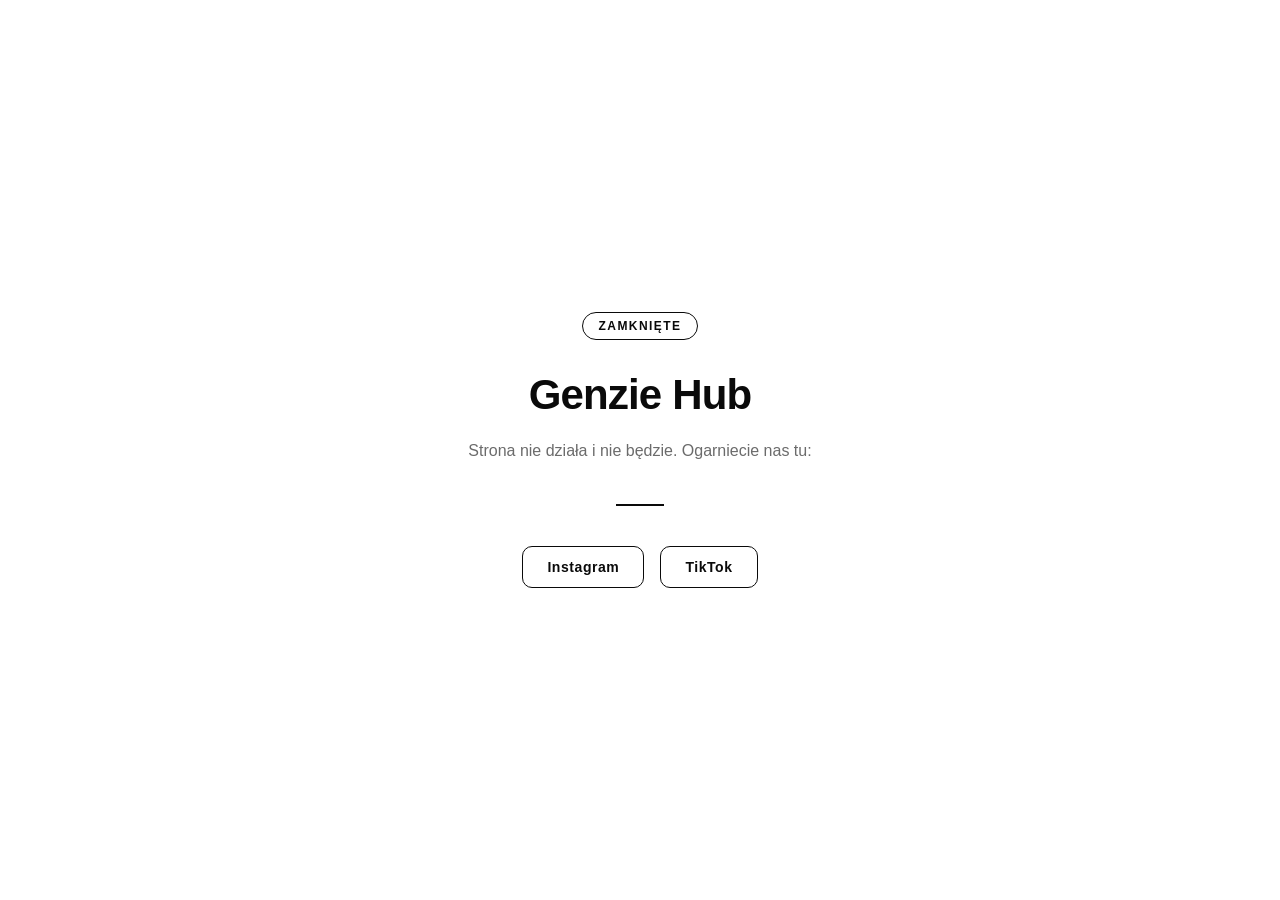
==== commit fb835382: "Update heading in Index.html Removed 'koniec' from the heading in Index.html." ====
--- a/Index.html
+++ b/Index.html
@@ -119,7 +119,7 @@
 <body>
   <div class="card">
     <div class="badge">Zamknięte</div>
-    <h1>Genzie Hub<br>koniec</h1>
+    <h1>Genzie Hub<br></h1>
     <p>Strona nie działa i nie będzie. Ogarniecie nas tu:</p>
 
     <div class="divider"></div>
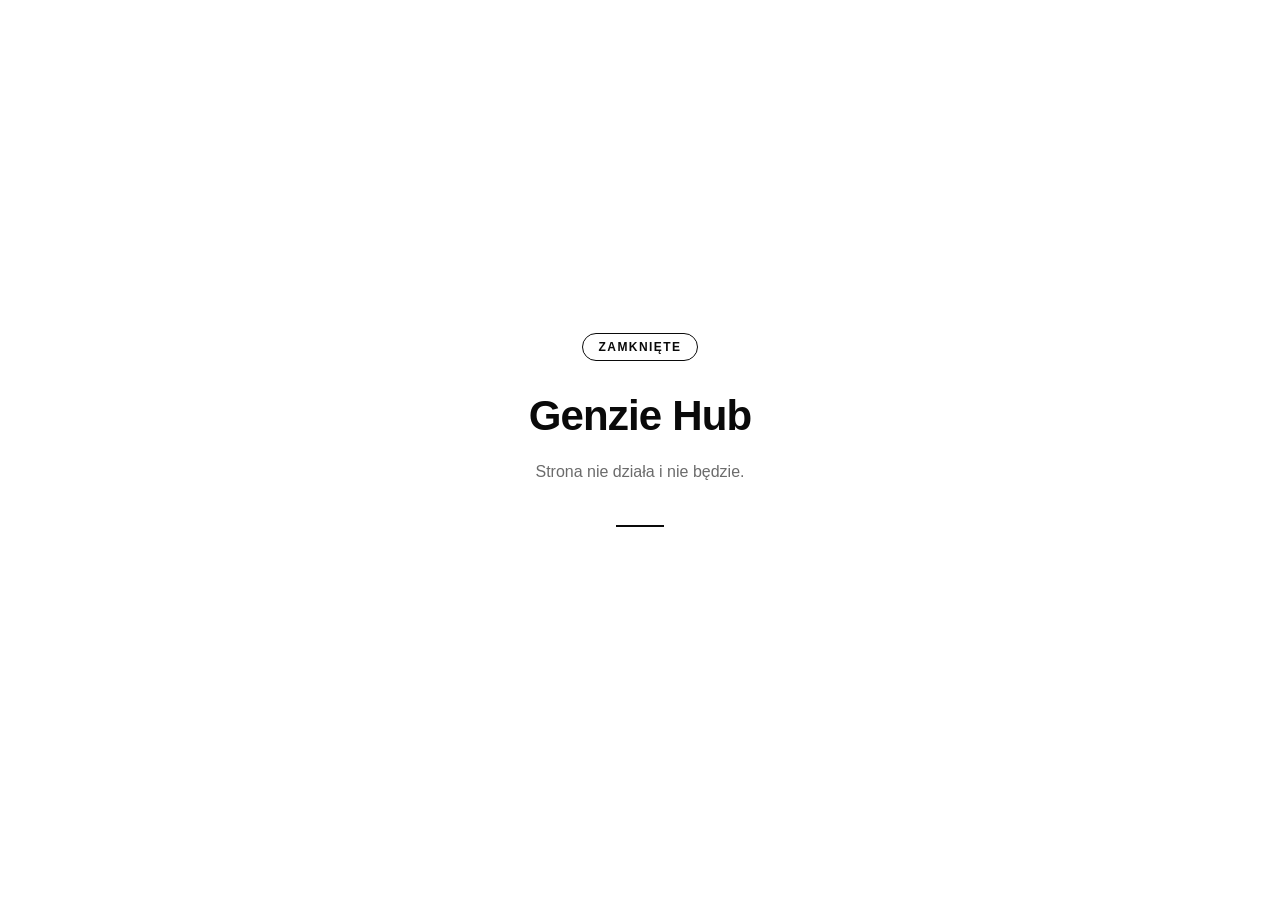
==== commit be71e223: "Update Index.html" ====
--- a/Index.html
+++ b/Index.html
@@ -120,14 +120,10 @@
   <div class="card">
     <div class="badge">Zamknięte</div>
     <h1>Genzie Hub<br></h1>
-    <p>Strona nie działa i nie będzie. Ogarniecie nas tu:</p>
+    <p>Strona nie działa i nie będzie.</p>
 
     <div class="divider"></div>
 
-    <div class="socials">
-      <a href="https://www.instagram.com/melanz.onlinemess/" target="_blank" rel="noopener">Instagram</a>
-      <a href="https://www.tiktok.com/@melanz.onlinemess" target="_blank" rel="noopener">TikTok</a>
-    </div>
 
 
   </div>
